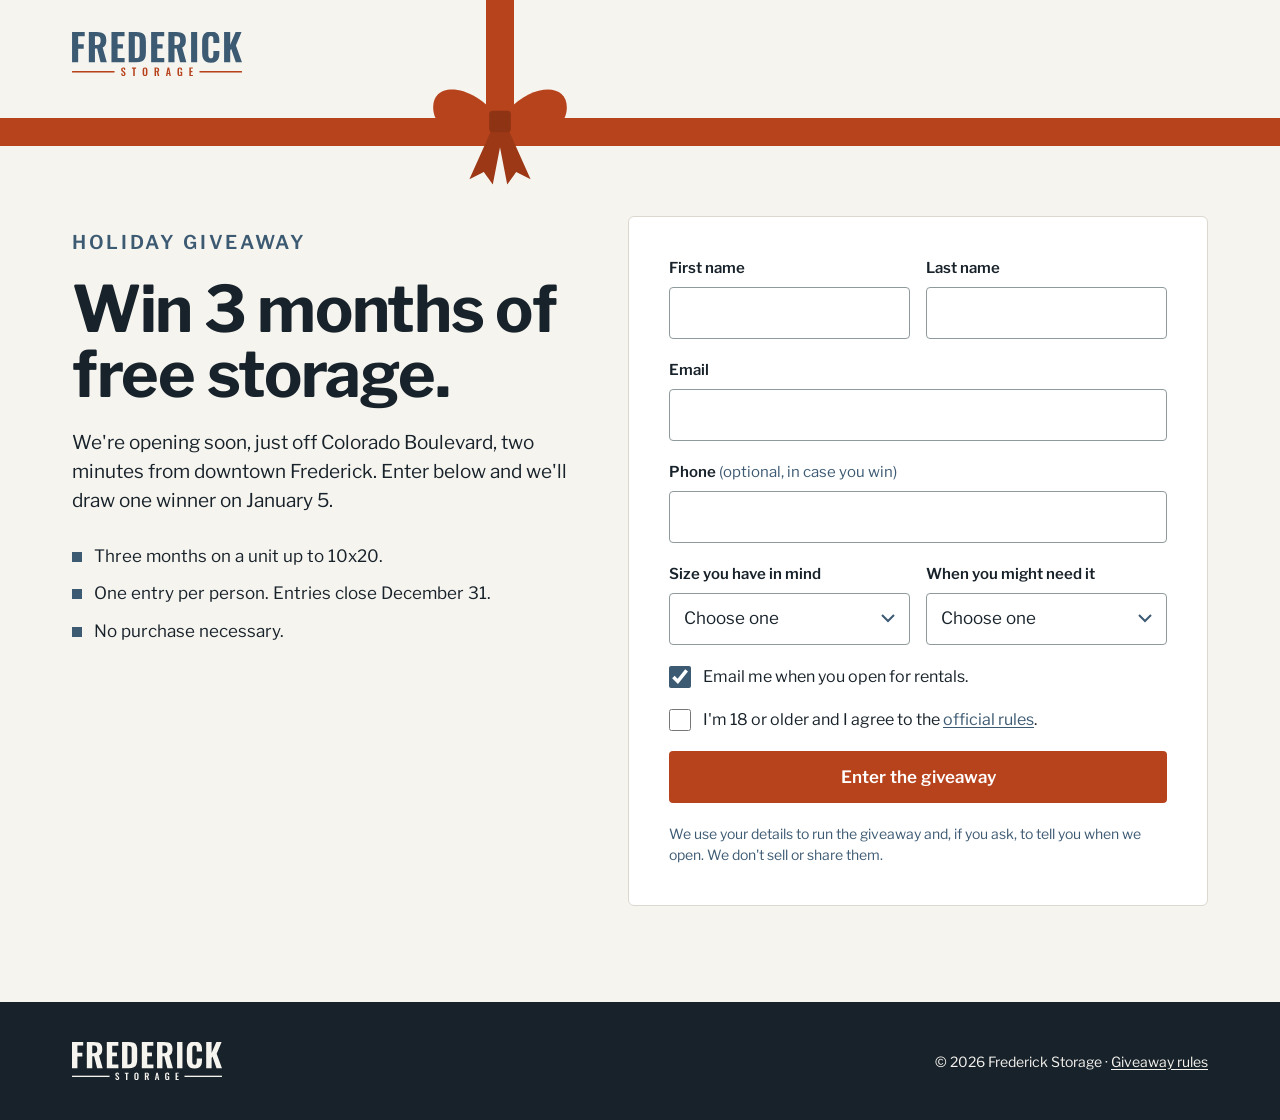
==== contact-us/index.html @ 1c3260bf "Temporary coming-soon site with holiday giveaway form Home page, /contact-us/ entry form (magnet QR " ====
<!doctype html>
<html lang="en">
<head>
  <meta charset="utf-8">
  <meta name="viewport" content="width=device-width, initial-scale=1">
  <title>Win 3 months of free storage · Frederick Storage holiday giveaway</title>
  <meta name="description" content="Enter the Frederick Storage holiday giveaway for a chance to win 3 months of free storage in Frederick, Colorado. No purchase necessary.">
  <link rel="canonical" href="https://frederick-storage.com/contact-us/">
  <meta name="theme-color" content="#3D5A73">
  <meta property="og:type" content="website">
  <meta property="og:site_name" content="Frederick Storage">
  <meta property="og:title" content="Win 3 months of free storage · Frederick Storage">
  <meta property="og:description" content="Enter our holiday giveaway. One winner, drawn January 5. No purchase necessary.">
  <meta property="og:url" content="https://frederick-storage.com/contact-us/">
  <meta property="og:image" content="https://frederick-storage.com/assets/img/og.jpg">
  <meta name="twitter:card" content="summary_large_image">
  <link rel="icon" href="/favicon.ico" sizes="any">
  <link rel="icon" href="/favicon.svg" type="image/svg+xml">
  <link rel="apple-touch-icon" href="/apple-touch-icon.png">
  <link rel="manifest" href="/site.webmanifest">
  <link rel="preload" href="/assets/fonts/libre-franklin-latin-700-normal.woff2" as="font" type="font/woff2" crossorigin>
  <link rel="stylesheet" href="/assets/css/site.css">
  <script src="/assets/js/config.js" defer></script>
  <script src="/assets/js/entry.js" defer></script>
</head>
<body>
  <a class="skip" href="#main">Skip to the entry form</a>
  <div class="page">
    <div class="ribbon-h" aria-hidden="true"></div>
    <div class="ribbon-v" aria-hidden="true"></div>
    <svg class="bow" aria-hidden="true" viewBox="0 0 200 140" focusable="false"><path d="M100 62 C 70 20, 22 18, 26 52 C 30 82, 74 76, 100 66 Z" fill="#B7431D"/><path d="M100 62 C 130 20, 178 18, 174 52 C 170 82, 126 76, 100 66 Z" fill="#B7431D"/><path d="M92 70 L 66 128 L 82 120 L 92 134 L 104 72 Z" fill="#9C3816"/><path d="M108 70 L 134 128 L 118 120 L 108 134 L 96 72 Z" fill="#9C3816"/><rect x="88" y="52" width="24" height="24" rx="4" fill="#8E3314"/></svg>

    <header class="wrap page-head">
      <a href="/" aria-label="Frederick Storage home"><img class="logo" src="/assets/img/logo.svg" alt="Frederick Storage" width="170" height="44"></a>
    </header>

    <main id="main" class="wrap entry">
      <div class="entry-intro">
        <p class="eyebrow">Holiday giveaway</p>
        <h1>Win 3 months of free storage.</h1>
        <p>We're opening soon, just off Colorado Boulevard, two minutes from downtown Frederick. Enter below and we'll draw one winner on January 5.</p>
        <ul class="points">
          <li>Three months on a unit up to 10x20.</li>
          <li>One entry per person. Entries close December 31.</li>
          <li>No purchase necessary.</li>
        </ul>
      </div>

      <div class="entry-card">
        <form class="form" id="entry-form" novalidate>
          <div class="row">
            <label class="field"><span>First name</span><input class="input" type="text" name="first_name" autocomplete="given-name" required maxlength="80"></label>
            <label class="field"><span>Last name</span><input class="input" type="text" name="last_name" autocomplete="family-name" required maxlength="80"></label>
          </div>
          <label class="field"><span>Email</span><input class="input" type="email" name="email" autocomplete="email" inputmode="email" required maxlength="200"></label>
          <label class="field"><span>Phone <span class="opt">(optional, in case you win)</span></span><input class="input" type="tel" name="phone" autocomplete="tel" maxlength="40"></label>
          <div class="row">
            <label class="field"><span>Size you have in mind</span>
              <select class="input" name="size">
                <option value="">Choose one</option>
                <option>10x10</option>
                <option>10x20</option>
                <option>Larger, or for a business</option>
                <option>Not sure yet</option>
              </select>
            </label>
            <label class="field"><span>When you might need it</span>
              <select class="input" name="timing">
                <option value="">Choose one</option>
                <option>As soon as you open</option>
                <option>In the next few months</option>
                <option>Just planning ahead</option>
              </select>
            </label>
          </div>
          <label class="check"><input type="checkbox" name="opt_in" value="yes" checked><span>Email me when you open for rentals.</span></label>
          <label class="check"><input type="checkbox" name="agree" value="yes" required><span>I'm 18 or older and I agree to the <a href="/rules/">official rules</a>.</span></label>

          <div class="hp" aria-hidden="true">
            <label>Leave this empty <input type="text" name="company" tabindex="-1" autocomplete="off"></label>
          </div>
          <input type="hidden" name="utm_source">
          <input type="hidden" name="utm_medium">
          <input type="hidden" name="utm_campaign">
          <input type="hidden" name="referrer">
          <input type="hidden" name="page">

          <p class="form-error" id="form-error" role="alert"></p>
          <button class="btn" type="submit">Enter the giveaway</button>
          <p class="form-note">We use your details to run the giveaway and, if you ask, to tell you when we open. We don't sell or share them.</p>
        </form>

        <div class="thanks" id="thanks" hidden tabindex="-1">
          <img src="/assets/img/submark.svg" alt="" width="44" height="44">
          <h2>You're entered.</h2>
          <p>We'll draw one winner on January 5 and email them that day. A confirmation is on its way to your inbox.</p>
          <p id="thanks-optin">We'll also let you know when we open for rentals.</p>
          <a href="/">Back to the home page</a>
        </div>
      </div>
    </main>
  </div>

  <footer class="site-footer">
    <div class="wrap">
      <img src="/assets/img/logo-reversed.svg" alt="Frederick Storage" width="150" height="38">
      <p>© 2026 Frederick Storage · <a href="/rules/">Giveaway rules</a></p>
    </div>
  </footer>
</body>
</html>
---- assets/css/site.css ----
/* Frederick Storage — temporary coming-soon site
   Palette (Design System V2, P2 + Ink): Door Blue #3D5A73 · Warm White #F6F4EF · Ink #18222A
   Rust #B7431D (buttons and the giveaway ribbon only) · Galvanized #98A8AB (never text) */

@font-face { font-family: "Libre Franklin"; font-weight: 400; font-style: normal; font-display: swap; src: url("../fonts/libre-franklin-latin-400-normal.woff2") format("woff2"); }
@font-face { font-family: "Libre Franklin"; font-weight: 500; font-style: normal; font-display: swap; src: url("../fonts/libre-franklin-latin-500-normal.woff2") format("woff2"); }
@font-face { font-family: "Libre Franklin"; font-weight: 600; font-style: normal; font-display: swap; src: url("../fonts/libre-franklin-latin-600-normal.woff2") format("woff2"); }
@font-face { font-family: "Libre Franklin"; font-weight: 700; font-style: normal; font-display: swap; src: url("../fonts/libre-franklin-latin-700-normal.woff2") format("woff2"); }

:root {
  --door-blue: #3D5A73;
  --warm-white: #F6F4EF;
  --ink: #18222A;
  --rust: #B7431D;
  --rust-dark: #9C3816;
  --rust-knot: #8E3314;
  --line: #DCD8CF;
  --field-border: #8F9A9C;
  --wrap: 1200px;
  --gutter: clamp(20px, 4vw, 32px);
}

*, *::before, *::after { box-sizing: border-box; }
html { -webkit-text-size-adjust: 100%; }
body {
  margin: 0;
  font-family: "Libre Franklin", system-ui, -apple-system, "Segoe UI", sans-serif;
  font-weight: 400;
  color: var(--ink);
  background: var(--warm-white);
  line-height: 1.5;
  -webkit-font-smoothing: antialiased;
}
img, svg { display: block; max-width: 100%; }
a { color: var(--door-blue); text-underline-offset: 0.15em; }
a:hover { color: var(--ink); }
:focus-visible { outline: 3px solid var(--door-blue); outline-offset: 3px; }
h1, h2, h3, p, ul { margin: 0; }
[hidden] { display: none !important; }

.wrap { width: 100%; max-width: var(--wrap); margin: 0 auto; padding-inline: var(--gutter); }
.eyebrow { font-size: 14px; font-weight: 600; letter-spacing: 0.14em; text-transform: uppercase; color: var(--door-blue); }
.skip { position: absolute; left: -9999px; top: 0; background: var(--ink); color: #fff; padding: 12px 16px; z-index: 10; }
.skip:focus { left: 12px; top: 12px; }
.visually-hidden { position: absolute !important; width: 1px; height: 1px; overflow: hidden; clip: rect(0 0 0 0); white-space: nowrap; }

/* Buttons */
.btn {
  display: inline-flex; align-items: center; justify-content: center;
  min-height: 52px; padding: 15px 26px;
  font: inherit; font-size: 17px; font-weight: 600; line-height: 1.2;
  color: #fff; background: var(--rust);
  border: 0; border-radius: 4px; text-decoration: none; cursor: pointer;
}
.btn:hover { background: var(--rust-dark); color: #fff; }
.btn[disabled] { opacity: 0.7; cursor: progress; }
.btn-ghost {
  display: inline-flex; align-items: center; min-height: 46px; padding: 11px 18px;
  font-size: 16px; font-weight: 600; color: var(--warm-white); text-decoration: none;
  border: 1.5px solid rgba(246, 244, 239, 0.7); border-radius: 4px;
}
.btn-ghost:hover { color: #fff; border-color: #fff; background: rgba(255, 255, 255, 0.08); }

/* Ribbon + bow (decorative) */
.bow { position: absolute; width: 190px; height: 133px; pointer-events: none; }
.ribbon-h, .ribbon-v { position: absolute; background: var(--rust); pointer-events: none; }

/* ---------- Home ---------- */
.hero { position: relative; min-height: min(820px, 100svh); display: flex; flex-direction: column; color: var(--warm-white); overflow: hidden; }
.hero-photo, .hero-photo img { position: absolute; inset: 0; width: 100%; height: 100%; }
.hero-photo img { object-fit: cover; object-position: center 60%; }
.hero::after {
  content: ""; position: absolute; inset: 0;
  background: linear-gradient(180deg, rgba(16,17,22,0.62) 0%, rgba(16,17,22,0.40) 45%, rgba(16,17,22,0.80) 100%);
}
.hero > :not(.hero-photo) { position: relative; z-index: 1; }
.hero-top { display: flex; flex-wrap: wrap; gap: 20px; justify-content: space-between; align-items: center; padding-top: 40px; }
.hero-top .logo { width: clamp(170px, 18vw, 220px); height: auto; }
.hero-body { flex: 1; display: flex; flex-direction: column; justify-content: flex-end; gap: 22px; padding-top: 80px; padding-bottom: clamp(56px, 8vw, 88px); }
.hero-body .eyebrow { color: var(--warm-white); }
.hero h1 { font-size: clamp(42px, 6.4vw, 84px); line-height: 1.02; font-weight: 700; letter-spacing: -0.02em; color: #fff; max-width: 900px; }
.hero-lede { font-size: clamp(18px, 1.6vw, 21px); line-height: 1.5; max-width: 620px; }

.giveaway { padding-top: clamp(56px, 8vw, 88px); padding-bottom: 40px; }
.giveaway-card { position: relative; overflow: hidden; background: #fff; border: 1px solid var(--line); border-radius: 6px; display: grid; grid-template-columns: repeat(auto-fit, minmax(300px, 1fr)); }
.giveaway-copy { padding: clamp(32px, 5vw, 56px); display: flex; flex-direction: column; gap: 18px; }
.giveaway-copy h2 { font-size: clamp(34px, 4vw, 46px); line-height: 1.05; font-weight: 700; letter-spacing: -0.015em; }
.giveaway-copy p { font-size: 18px; line-height: 1.55; max-width: 460px; }
.giveaway-actions { display: flex; flex-wrap: wrap; gap: 18px; align-items: center; padding-top: 6px; }
.fine { font-size: 14px; color: var(--door-blue); }
.giveaway-art { position: relative; min-height: 260px; background: var(--warm-white); }
.giveaway-art .ribbon-h { left: 0; right: 0; top: 46%; height: 30px; }
.giveaway-art .ribbon-v { top: 0; bottom: 0; left: 46%; width: 30px; }
.giveaway-art .bow { left: calc(46% + 15px); top: calc(46% + 15px); transform: translate(-50%, -54%); }

.facts { display: grid; grid-template-columns: repeat(auto-fit, minmax(240px, 1fr)); gap: 40px; padding-top: 48px; padding-bottom: clamp(64px, 9vw, 96px); }
.fact { border-top: 3px solid var(--door-blue); padding-top: 20px; display: flex; flex-direction: column; gap: 8px; }
.fact h2 { font-size: 22px; font-weight: 700; line-height: 1.25; }
.fact p { font-size: 17px; line-height: 1.55; }

/* ---------- Footer ---------- */
.site-footer { background: var(--ink); color: var(--warm-white); }
.site-footer .wrap { display: flex; flex-wrap: wrap; gap: 24px; justify-content: space-between; align-items: center; padding-block: 40px; }
.site-footer img { width: 150px; height: auto; }
.site-footer p { font-size: 14px; }
.site-footer a { color: var(--warm-white); }

/* ---------- Inner pages (contact-us, rules) ---------- */
.page { position: relative; overflow: hidden; }
.page-head { position: relative; z-index: 1; padding-top: 32px; }
.page-head .logo { width: clamp(128px, 14vw, 170px); height: auto; }
.page .ribbon-h { left: 0; right: 0; top: 118px; height: 28px; }
.page .ribbon-v { top: 0; height: 132px; left: 38%; width: 28px; }
.page .bow { left: calc(38% + 14px); top: 132px; width: 180px; height: 126px; transform: translate(-50%, -54%); }

.entry { position: relative; z-index: 1; display: flex; flex-wrap: wrap; gap: 56px; align-items: flex-start; padding-top: 140px; padding-bottom: clamp(64px, 9vw, 96px); }
.entry-intro { flex: 1 1 380px; min-width: 0; display: flex; flex-direction: column; gap: 20px; padding-top: 12px; }
.entry-intro h1 { font-size: clamp(40px, 5vw, 64px); line-height: 1.02; font-weight: 700; letter-spacing: -0.02em; }
.entry-intro > p { font-size: 19px; line-height: 1.55; }
.points { list-style: none; padding: 0; display: flex; flex-direction: column; gap: 12px; font-size: 17px; line-height: 1.5; padding-top: 8px; }
.points li { display: flex; gap: 12px; }
.points li::before { content: ""; flex: none; width: 10px; height: 10px; margin-top: 8px; background: var(--door-blue); }

.entry-card { flex: 1 1 460px; min-width: 0; background: #fff; border: 1px solid var(--line); border-radius: 6px; padding: clamp(22px, 4vw, 40px); }
.form { display: flex; flex-direction: column; gap: 20px; }
.row { display: grid; grid-template-columns: repeat(auto-fit, minmax(180px, 1fr)); gap: 16px 16px; }
.field { display: flex; flex-direction: column; gap: 8px; }
.field > span { font-size: 15px; font-weight: 600; }
.field .opt { font-weight: 400; color: var(--door-blue); }
.input {
  width: 100%; min-height: 50px; padding: 12px 14px;
  font: inherit; font-size: 17px; color: var(--ink);
  background: #fff; border: 1.5px solid var(--field-border); border-radius: 4px;
}
select.input { appearance: none; -webkit-appearance: none; padding-right: 40px;
  background-image: url("data:image/svg+xml,%3Csvg xmlns='http://www.w3.org/2000/svg' width='14' height='9' viewBox='0 0 14 9'%3E%3Cpath d='M1 1l6 6 6-6' fill='none' stroke='%233D5A73' stroke-width='2'/%3E%3C/svg%3E");
  background-repeat: no-repeat; background-position: right 14px center; }
.input:focus { outline: 3px solid rgba(61, 90, 115, 0.35); outline-offset: 1px; border-color: var(--door-blue); }
.input[aria-invalid="true"] { border-color: var(--rust); }
.check { display: flex; gap: 12px; align-items: flex-start; font-size: 16px; line-height: 1.45; }
.check input { width: 22px; height: 22px; margin: 1px 0 0; accent-color: var(--door-blue); flex: none; }
.hp { position: absolute !important; left: -10000px; width: 1px; height: 1px; overflow: hidden; }
.form-note { font-size: 14px; line-height: 1.5; color: var(--door-blue); }
.form-error { font-size: 16px; line-height: 1.5; color: var(--rust); font-weight: 600; }
.form-error:empty { display: none; }

.thanks { display: flex; flex-direction: column; gap: 18px; padding: 12px 0; }
.thanks[hidden] { display: none; }
.thanks img { width: 44px; height: 44px; }
.thanks h2 { font-size: 36px; line-height: 1.1; font-weight: 700; }
.thanks p { font-size: 18px; line-height: 1.55; }
.thanks a { font-weight: 600; }

/* Rules */
.rules { position: relative; z-index: 1; max-width: 760px; margin: 0 auto; padding: 72px var(--gutter) 96px; display: flex; flex-direction: column; gap: 28px; }
.rules header { display: flex; flex-direction: column; gap: 14px; border-bottom: 1px solid var(--line); padding-bottom: 28px; }
.rules h1 { font-size: clamp(38px, 5vw, 48px); line-height: 1.05; font-weight: 700; letter-spacing: -0.015em; }
.rules section { display: flex; flex-direction: column; gap: 10px; }
.rules h2 { font-size: 20px; font-weight: 700; line-height: 1.3; }
.rules p { font-size: 17px; line-height: 1.65; }
.rules .lead { font-weight: 600; }

/* 404 */
.lost { min-height: 70vh; display: flex; flex-direction: column; justify-content: center; gap: 20px; padding-block: 80px; }
.lost h1 { font-size: clamp(36px, 5vw, 56px); line-height: 1.05; font-weight: 700; }

@media (max-width: 640px) {
  .page .ribbon-h { top: 92px; height: 20px; }
  .page .ribbon-v { left: auto; right: 102px; height: 102px; width: 20px; }
  .page .bow { left: auto; right: 112px; top: 102px; width: 118px; height: 83px; transform: translate(50%, -54%); }
  .entry { padding-top: 108px; gap: 28px; }
  .entry-card { margin-inline: -8px; }
  .hero-body { padding-top: 48px; }
}

@media (prefers-reduced-motion: no-preference) {
  .btn, .btn-ghost, .input { transition: background-color 120ms ease, border-color 120ms ease; }
}
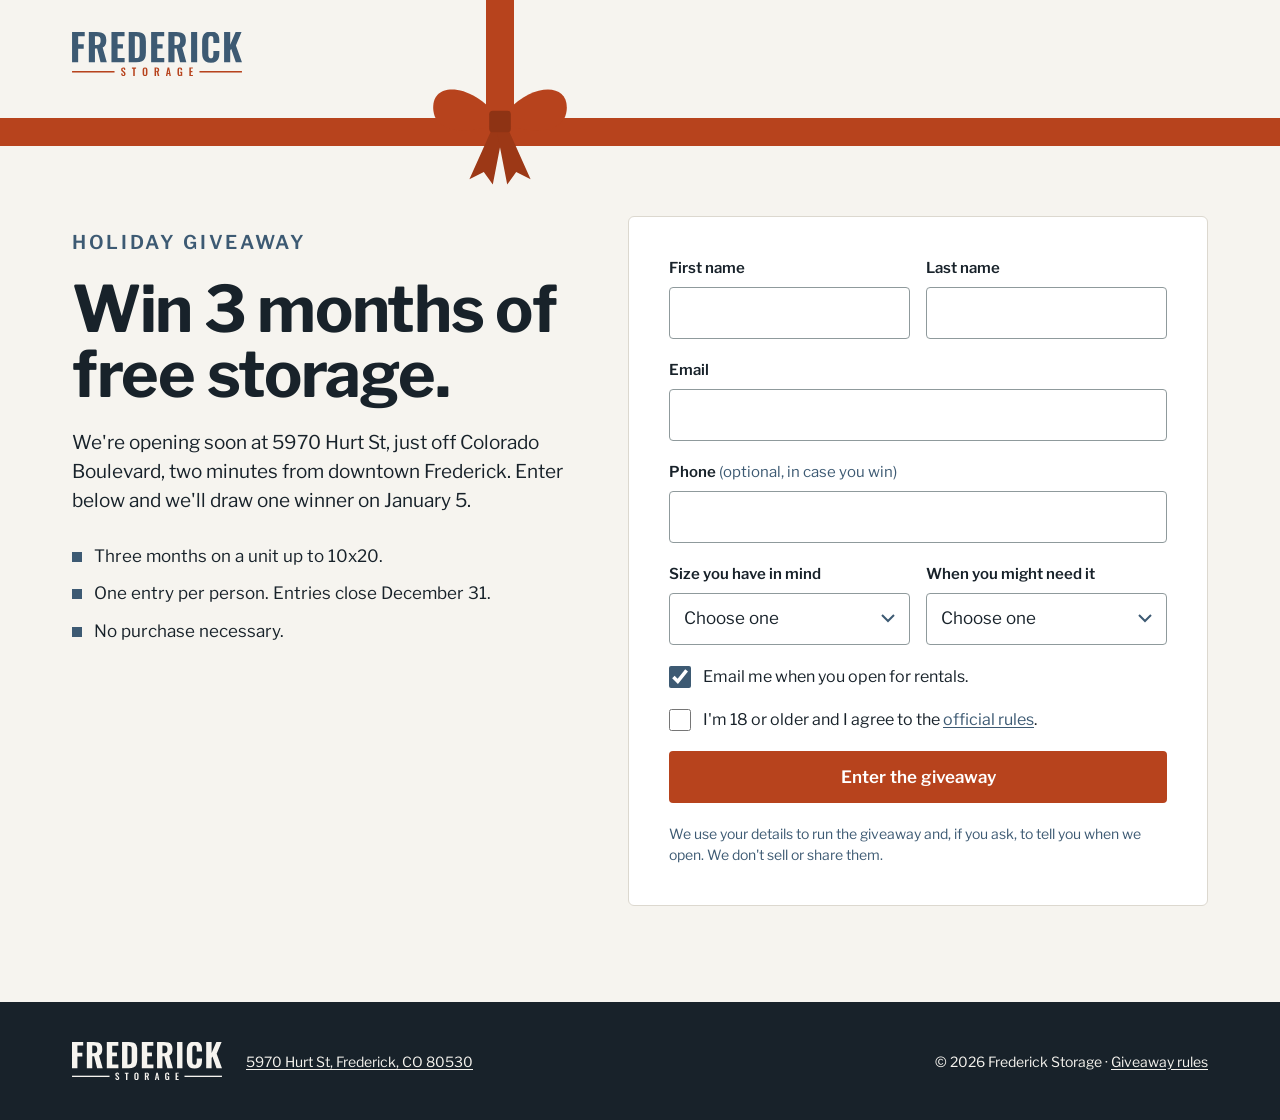
==== commit 0d81afb3: "Add the address: 5970 Hurt St, Frederick, CO 80530 (footer, home, contact, rules, schema) Co-Authore" ====
--- a/contact-us/index.html
+++ b/contact-us/index.html
@@ -1,6 +1,14 @@
 <!doctype html>
 <html lang="en">
 <head>
+  <!-- Google tag (GA4 property "Frederick Storage", stream 16375288079) -->
+  <script async src="https://www.googletagmanager.com/gtm.js?id=GTM-P7LKV2PW"></script>
+  <script>
+    window.dataLayer = window.dataLayer || [];
+    function gtag(){dataLayer.push(arguments);}
+    gtag('js', new Date());
+  </script>
+  <!-- End Google tag -->
   <meta charset="utf-8">
   <meta name="viewport" content="width=device-width, initial-scale=1">
   <title>Win 3 months of free storage · Frederick Storage holiday giveaway</title>
@@ -38,7 +46,7 @@
       <div class="entry-intro">
         <p class="eyebrow">Holiday giveaway</p>
         <h1>Win 3 months of free storage.</h1>
-        <p>We're opening soon, just off Colorado Boulevard, two minutes from downtown Frederick. Enter below and we'll draw one winner on January 5.</p>
+        <p>We're opening soon at 5970 Hurt St, just off Colorado Boulevard, two minutes from downtown Frederick. Enter below and we'll draw one winner on January 5.</p>
         <ul class="points">
           <li>Three months on a unit up to 10x20.</li>
           <li>One entry per person. Entries close December 31.</li>
@@ -104,6 +112,7 @@
   <footer class="site-footer">
     <div class="wrap">
       <img src="/assets/img/logo-reversed.svg" alt="Frederick Storage" width="150" height="38">
+      <address class="foot-addr"><a href="https://maps.google.com/?q=5970+Hurt+St,+Frederick,+CO+80530">5970 Hurt St, Frederick, CO 80530</a></address>
       <p>© 2026 Frederick Storage · <a href="/rules/">Giveaway rules</a></p>
     </div>
   </footer>
--- a/assets/css/site.css
+++ b/assets/css/site.css
@@ -104,6 +104,7 @@
 .site-footer img { width: 150px; height: auto; }
 .site-footer p { font-size: 14px; }
 .site-footer a { color: var(--warm-white); }
+.foot-addr { font-style: normal; font-size: 14px; flex: 1 1 auto; }
 
 /* ---------- Inner pages (contact-us, rules) ---------- */
 .page { position: relative; overflow: hidden; }
